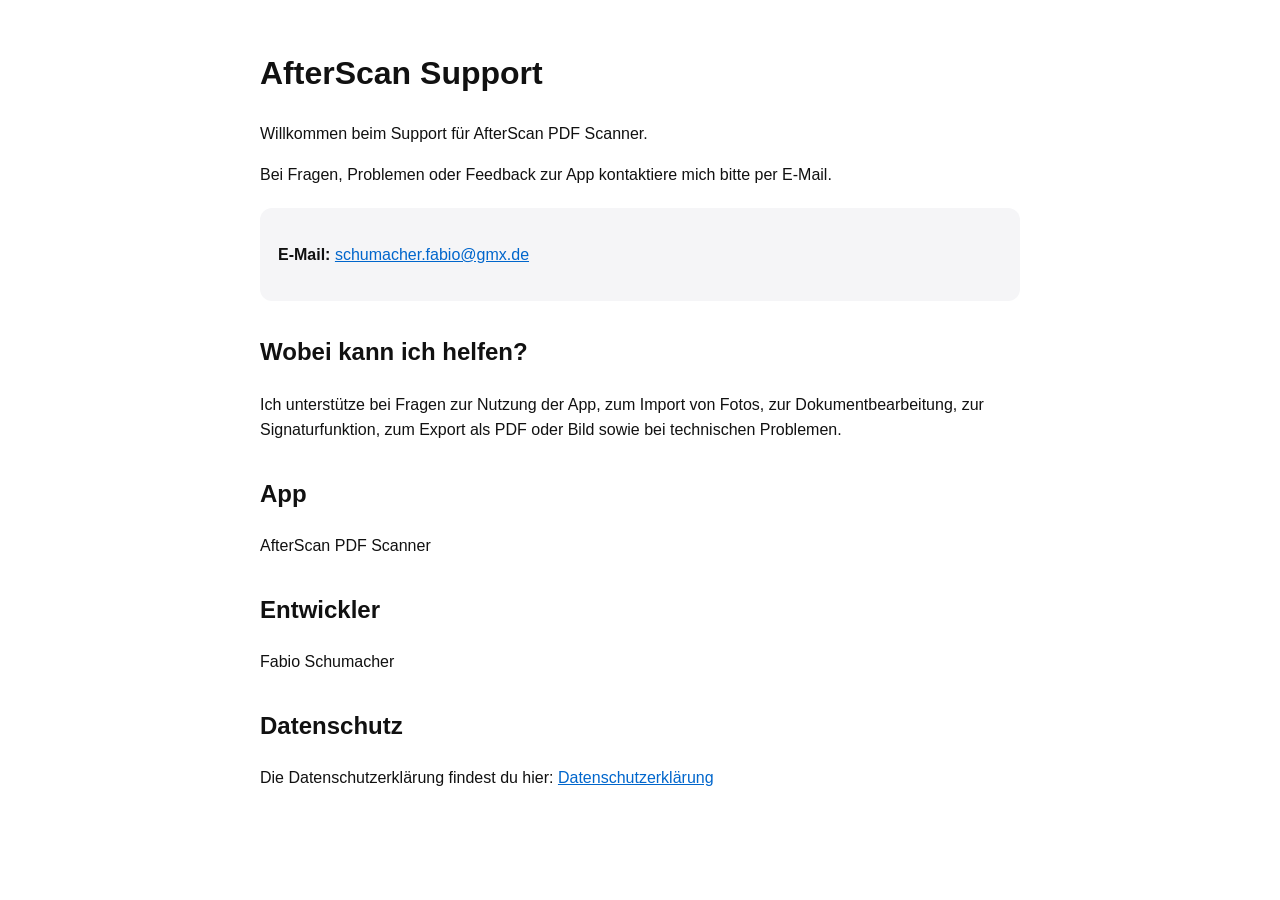
==== index.html @ efdfdf22 "Add files via upload" ====
<!doctype html>
<html lang="de">
<head>
  <meta charset="utf-8">
  <meta name="viewport" content="width=device-width, initial-scale=1">
  <title>AfterScan Support</title>
  <style>
    body {
      font-family: -apple-system, BlinkMacSystemFont, "Segoe UI", sans-serif;
      max-width: 760px;
      margin: 48px auto;
      padding: 0 20px;
      line-height: 1.6;
      color: #111;
      background: #fff;
    }
    h1 { font-size: 2rem; }
    h2 { margin-top: 2rem; }
    a { color: #0066cc; }
    .box {
      background: #f5f5f7;
      border-radius: 12px;
      padding: 18px;
      margin: 20px 0;
    }
  </style>
</head>
<body>
  <h1>AfterScan Support</h1>

  <p>
    Willkommen beim Support für AfterScan PDF Scanner.
  </p>

  <p>
    Bei Fragen, Problemen oder Feedback zur App kontaktiere mich bitte per E-Mail.
  </p>

  <div class="box">
    <p>
      <strong>E-Mail:</strong>
      <a href="mailto:schumacher.fabio@gmx.de">schumacher.fabio@gmx.de</a>
    </p>
  </div>

  <h2>Wobei kann ich helfen?</h2>

  <p>
    Ich unterstütze bei Fragen zur Nutzung der App, zum Import von Fotos,
    zur Dokumentbearbeitung, zur Signaturfunktion, zum Export als PDF oder Bild
    sowie bei technischen Problemen.
  </p>

  <h2>App</h2>
  <p>AfterScan PDF Scanner</p>

  <h2>Entwickler</h2>
  <p>Fabio Schumacher</p>

  <h2>Datenschutz</h2>
  <p>
    Die Datenschutzerklärung findest du hier:
    <a href="privacy.html">Datenschutzerklärung</a>
  </p>
</body>
</html>
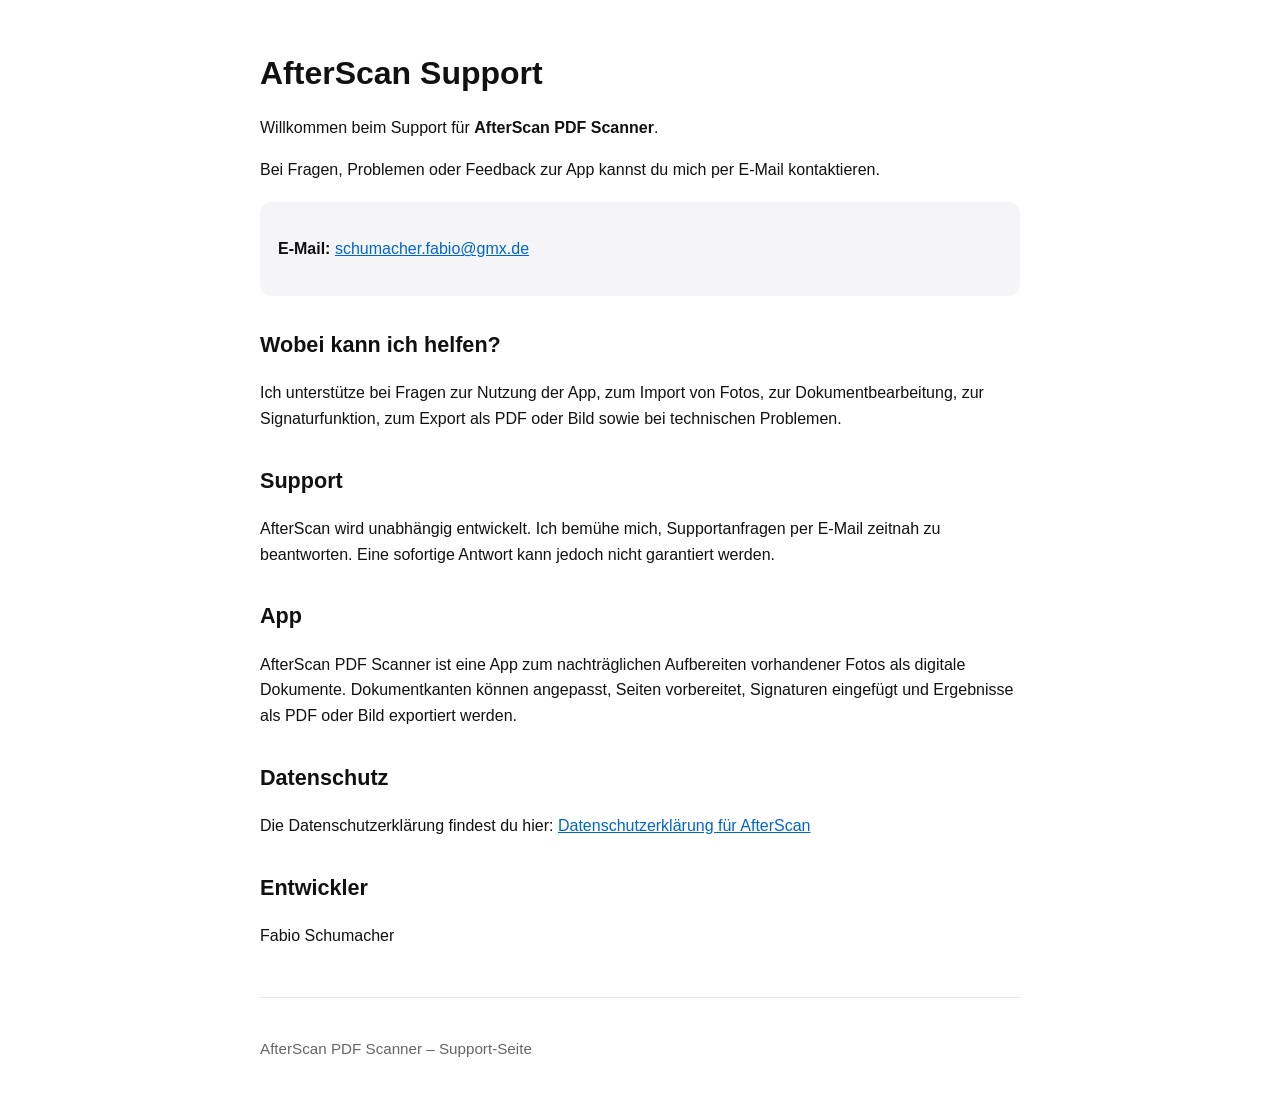
==== commit 27f9a7fd: "Update index.html" ====
--- a/index.html
+++ b/index.html
@@ -14,14 +14,38 @@
       color: #111;
       background: #fff;
     }
-    h1 { font-size: 2rem; }
-    h2 { margin-top: 2rem; }
-    a { color: #0066cc; }
+
+    h1 {
+      font-size: 2rem;
+      margin-bottom: 0.5rem;
+    }
+
+    h2 {
+      margin-top: 2rem;
+      font-size: 1.35rem;
+    }
+
+    a {
+      color: #0066cc;
+    }
+
     .box {
       background: #f5f5f7;
       border-radius: 12px;
       padding: 18px;
       margin: 20px 0;
+    }
+
+    .muted {
+      color: #666;
+    }
+
+    footer {
+      margin-top: 3rem;
+      padding-top: 1.5rem;
+      border-top: 1px solid #e5e5e5;
+      color: #666;
+      font-size: 0.95rem;
     }
   </style>
 </head>
@@ -29,11 +53,11 @@
   <h1>AfterScan Support</h1>
 
   <p>
-    Willkommen beim Support für AfterScan PDF Scanner.
+    Willkommen beim Support für <strong>AfterScan PDF Scanner</strong>.
   </p>
 
   <p>
-    Bei Fragen, Problemen oder Feedback zur App kontaktiere mich bitte per E-Mail.
+    Bei Fragen, Problemen oder Feedback zur App kannst du mich per E-Mail kontaktieren.
   </p>
 
   <div class="box">
@@ -51,16 +75,38 @@
     sowie bei technischen Problemen.
   </p>
 
+  <h2>Support</h2>
+
+  <p>
+    AfterScan wird unabhängig entwickelt. Ich bemühe mich, Supportanfragen per E-Mail
+    zeitnah zu beantworten. Eine sofortige Antwort kann jedoch nicht garantiert werden.
+  </p>
+
   <h2>App</h2>
-  <p>AfterScan PDF Scanner</p>
+
+  <p>
+    AfterScan PDF Scanner ist eine App zum nachträglichen Aufbereiten vorhandener Fotos
+    als digitale Dokumente. Dokumentkanten können angepasst, Seiten vorbereitet,
+    Signaturen eingefügt und Ergebnisse als PDF oder Bild exportiert werden.
+  </p>
+
+  <h2>Datenschutz</h2>
+
+  <p>
+    Die Datenschutzerklärung findest du hier:
+    <a href="privacy.html">Datenschutzerklärung für AfterScan</a>
+  </p>
 
   <h2>Entwickler</h2>
-  <p>Fabio Schumacher</p>
 
-  <h2>Datenschutz</h2>
   <p>
-    Die Datenschutzerklärung findest du hier:
-    <a href="privacy.html">Datenschutzerklärung</a>
+    Fabio Schumacher
   </p>
+
+  <footer>
+    <p>
+      AfterScan PDF Scanner – Support-Seite
+    </p>
+  </footer>
 </body>
 </html>
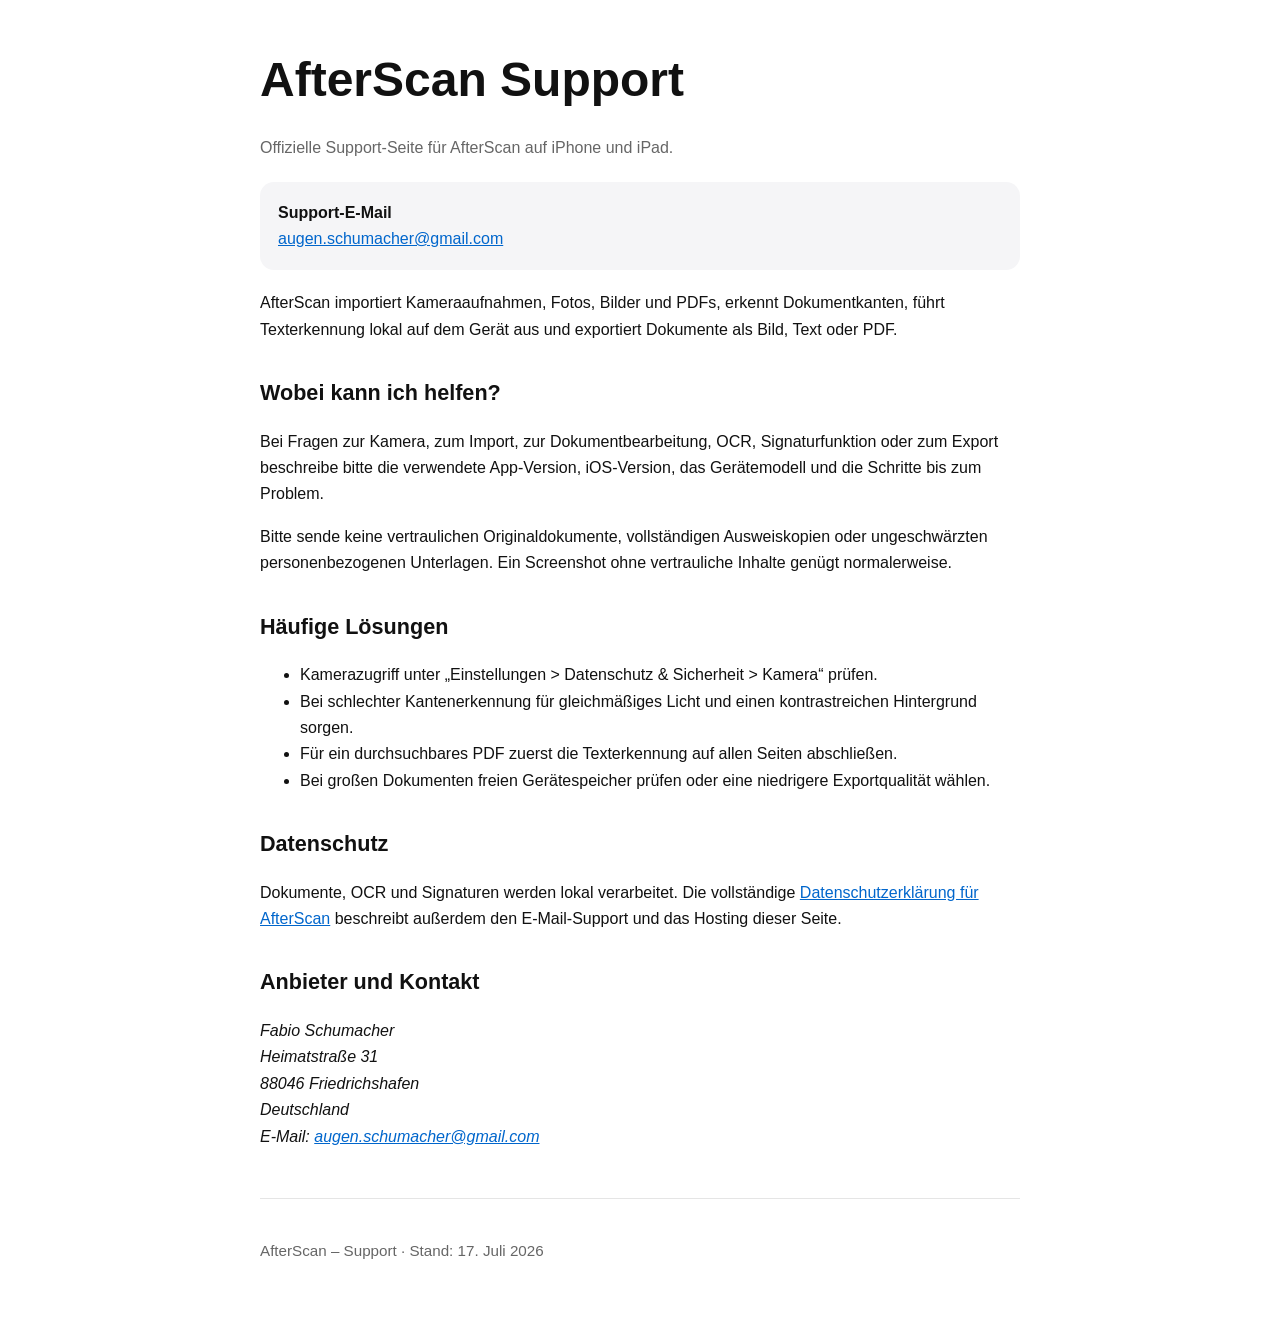
==== commit 4d1c9627: "Update AfterScan support contact and release details" ====
--- a/index.html
+++ b/index.html
@@ -3,110 +3,92 @@
 <head>
   <meta charset="utf-8">
   <meta name="viewport" content="width=device-width, initial-scale=1">
+  <meta name="description" content="Offizielle Support- und Kontaktseite für die iPhone- und iPad-App AfterScan.">
   <title>AfterScan Support</title>
   <style>
+    :root { color-scheme: light dark; }
     body {
       font-family: -apple-system, BlinkMacSystemFont, "Segoe UI", sans-serif;
       max-width: 760px;
-      margin: 48px auto;
-      padding: 0 20px;
-      line-height: 1.6;
-      color: #111;
-      background: #fff;
+      margin: 0 auto;
+      padding: 40px 20px;
+      line-height: 1.65;
+      color: light-dark(#111, #f5f5f7);
+      background: light-dark(#fff, #111);
     }
-
-    h1 {
-      font-size: 2rem;
-      margin-bottom: 0.5rem;
-    }
-
-    h2 {
-      margin-top: 2rem;
-      font-size: 1.35rem;
-    }
-
-    a {
-      color: #0066cc;
-    }
-
+    h1 { font-size: clamp(2rem, 7vw, 3rem); margin: 0 0 0.5rem; }
+    h2 { margin-top: 2rem; font-size: 1.35rem; }
+    a { color: light-dark(#0066cc, #64a8ff); }
     .box {
-      background: #f5f5f7;
-      border-radius: 12px;
+      background: light-dark(#f5f5f7, #1c1c1e);
+      border-radius: 14px;
       padding: 18px;
       margin: 20px 0;
     }
-
-    .muted {
-      color: #666;
-    }
-
+    .muted, footer { color: light-dark(#666, #aaa); }
     footer {
       margin-top: 3rem;
       padding-top: 1.5rem;
-      border-top: 1px solid #e5e5e5;
-      color: #666;
+      border-top: 1px solid light-dark(#e5e5e5, #333);
       font-size: 0.95rem;
     }
   </style>
 </head>
 <body>
-  <h1>AfterScan Support</h1>
+  <main>
+    <h1>AfterScan Support</h1>
+    <p class="muted">Offizielle Support-Seite für AfterScan auf iPhone und iPad.</p>
 
-  <p>
-    Willkommen beim Support für <strong>AfterScan PDF Scanner</strong>.
-  </p>
+    <div class="box">
+      <strong>Support-E-Mail</strong><br>
+      <a href="mailto:augen.schumacher@gmail.com">augen.schumacher@gmail.com</a>
+    </div>
 
-  <p>
-    Bei Fragen, Problemen oder Feedback zur App kannst du mich per E-Mail kontaktieren.
-  </p>
+    <p>
+      AfterScan importiert Kameraaufnahmen, Fotos, Bilder und PDFs, erkennt Dokumentkanten,
+      führt Texterkennung lokal auf dem Gerät aus und exportiert Dokumente als Bild, Text
+      oder PDF.
+    </p>
 
-  <div class="box">
+    <h2>Wobei kann ich helfen?</h2>
     <p>
-      <strong>E-Mail:</strong>
-      <a href="mailto:schumacher.fabio@gmx.de">schumacher.fabio@gmx.de</a>
+      Bei Fragen zur Kamera, zum Import, zur Dokumentbearbeitung, OCR, Signaturfunktion
+      oder zum Export beschreibe bitte die verwendete App-Version, iOS-Version, das
+      Gerätemodell und die Schritte bis zum Problem.
     </p>
-  </div>
+    <p>
+      Bitte sende keine vertraulichen Originaldokumente, vollständigen Ausweiskopien oder
+      ungeschwärzten personenbezogenen Unterlagen. Ein Screenshot ohne vertrauliche Inhalte
+      genügt normalerweise.
+    </p>
 
-  <h2>Wobei kann ich helfen?</h2>
+    <h2>Häufige Lösungen</h2>
+    <ul>
+      <li>Kamerazugriff unter „Einstellungen &gt; Datenschutz &amp; Sicherheit &gt; Kamera“ prüfen.</li>
+      <li>Bei schlechter Kantenerkennung für gleichmäßiges Licht und einen kontrastreichen Hintergrund sorgen.</li>
+      <li>Für ein durchsuchbares PDF zuerst die Texterkennung auf allen Seiten abschließen.</li>
+      <li>Bei großen Dokumenten freien Gerätespeicher prüfen oder eine niedrigere Exportqualität wählen.</li>
+    </ul>
 
-  <p>
-    Ich unterstütze bei Fragen zur Nutzung der App, zum Import von Fotos,
-    zur Dokumentbearbeitung, zur Signaturfunktion, zum Export als PDF oder Bild
-    sowie bei technischen Problemen.
-  </p>
+    <h2>Datenschutz</h2>
+    <p>
+      Dokumente, OCR und Signaturen werden lokal verarbeitet. Die vollständige
+      <a href="privacy.html">Datenschutzerklärung für AfterScan</a> beschreibt außerdem
+      den E-Mail-Support und das Hosting dieser Seite.
+    </p>
 
-  <h2>Support</h2>
-
-  <p>
-    AfterScan wird unabhängig entwickelt. Ich bemühe mich, Supportanfragen per E-Mail
-    zeitnah zu beantworten. Eine sofortige Antwort kann jedoch nicht garantiert werden.
-  </p>
-
-  <h2>App</h2>
-
-  <p>
-    AfterScan PDF Scanner ist eine App zum nachträglichen Aufbereiten vorhandener Fotos
-    als digitale Dokumente. Dokumentkanten können angepasst, Seiten vorbereitet,
-    Signaturen eingefügt und Ergebnisse als PDF oder Bild exportiert werden.
-  </p>
-
-  <h2>Datenschutz</h2>
-
-  <p>
-    Die Datenschutzerklärung findest du hier:
-    <a href="privacy.html">Datenschutzerklärung für AfterScan</a>
-  </p>
-
-  <h2>Entwickler</h2>
-
-  <p>
-    Fabio Schumacher
-  </p>
+    <h2>Anbieter und Kontakt</h2>
+    <address>
+      Fabio Schumacher<br>
+      Heimatstraße 31<br>
+      88046 Friedrichshafen<br>
+      Deutschland<br>
+      E-Mail: <a href="mailto:augen.schumacher@gmail.com">augen.schumacher@gmail.com</a>
+    </address>
+  </main>
 
   <footer>
-    <p>
-      AfterScan PDF Scanner – Support-Seite
-    </p>
+    <p>AfterScan – Support · Stand: 17. Juli 2026</p>
   </footer>
 </body>
 </html>
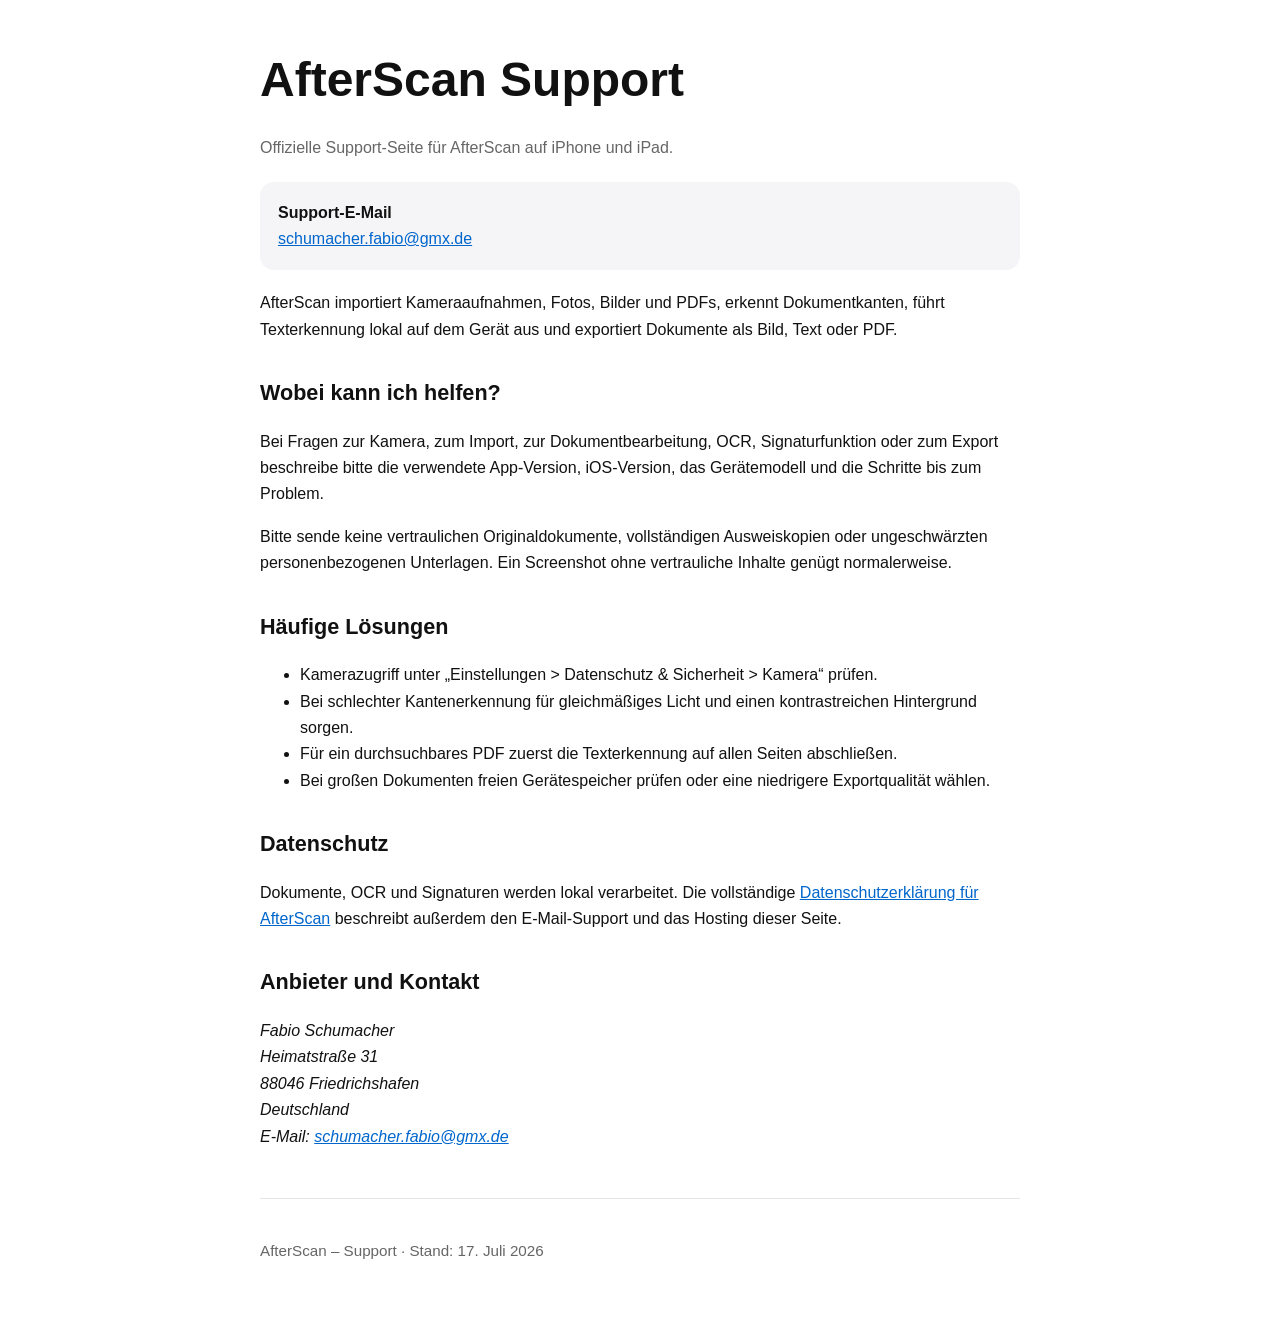
==== commit 6779577c: "Restore GMX support contact" ====
--- a/index.html
+++ b/index.html
@@ -41,7 +41,7 @@
 
     <div class="box">
       <strong>Support-E-Mail</strong><br>
-      <a href="mailto:augen.schumacher@gmail.com">augen.schumacher@gmail.com</a>
+      <a href="mailto:schumacher.fabio@gmx.de">schumacher.fabio@gmx.de</a>
     </div>
 
     <p>
@@ -83,7 +83,7 @@
       Heimatstraße 31<br>
       88046 Friedrichshafen<br>
       Deutschland<br>
-      E-Mail: <a href="mailto:augen.schumacher@gmail.com">augen.schumacher@gmail.com</a>
+      E-Mail: <a href="mailto:schumacher.fabio@gmx.de">schumacher.fabio@gmx.de</a>
     </address>
   </main>
 
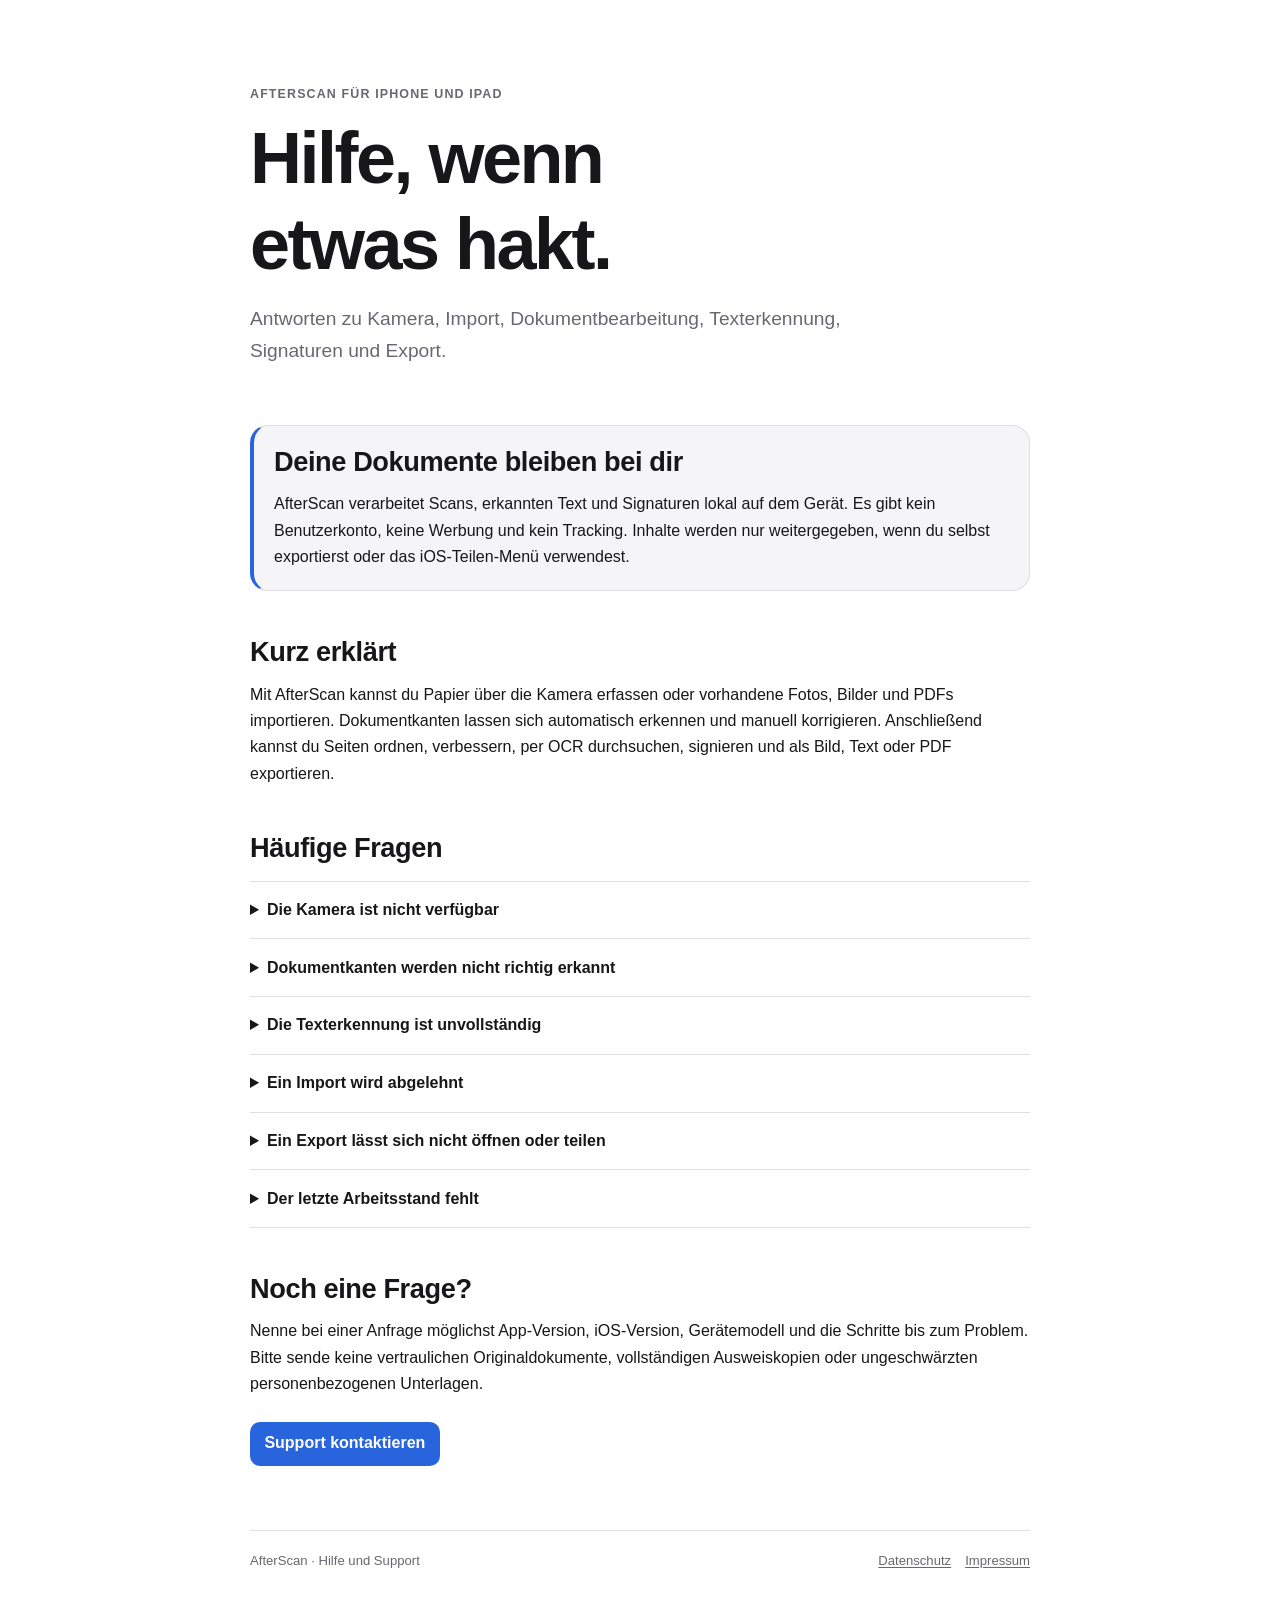
==== commit bc43e072: "Refocus support page on app help" ====
--- a/index.html
+++ b/index.html
@@ -3,92 +3,119 @@
 <head>
   <meta charset="utf-8">
   <meta name="viewport" content="width=device-width, initial-scale=1">
-  <meta name="description" content="Offizielle Support- und Kontaktseite für die iPhone- und iPad-App AfterScan.">
-  <title>AfterScan Support</title>
-  <style>
-    :root { color-scheme: light dark; }
-    body {
-      font-family: -apple-system, BlinkMacSystemFont, "Segoe UI", sans-serif;
-      max-width: 760px;
-      margin: 0 auto;
-      padding: 40px 20px;
-      line-height: 1.65;
-      color: light-dark(#111, #f5f5f7);
-      background: light-dark(#fff, #111);
-    }
-    h1 { font-size: clamp(2rem, 7vw, 3rem); margin: 0 0 0.5rem; }
-    h2 { margin-top: 2rem; font-size: 1.35rem; }
-    a { color: light-dark(#0066cc, #64a8ff); }
-    .box {
-      background: light-dark(#f5f5f7, #1c1c1e);
-      border-radius: 14px;
-      padding: 18px;
-      margin: 20px 0;
-    }
-    .muted, footer { color: light-dark(#666, #aaa); }
-    footer {
-      margin-top: 3rem;
-      padding-top: 1.5rem;
-      border-top: 1px solid light-dark(#e5e5e5, #333);
-      font-size: 0.95rem;
-    }
-  </style>
+  <meta name="description" content="Hilfe und häufige Lösungen für die Dokumentenscanner-App AfterScan auf iPhone und iPad.">
+  <title>AfterScan – Hilfe und Support</title>
+  <link rel="stylesheet" href="styles.css">
 </head>
 <body>
-  <main>
-    <h1>AfterScan Support</h1>
-    <p class="muted">Offizielle Support-Seite für AfterScan auf iPhone und iPad.</p>
+  <div class="site-shell">
+    <main>
+      <header class="site-header">
+        <p class="eyebrow">AfterScan für iPhone und iPad</p>
+        <h1>Hilfe, wenn etwas hakt.</h1>
+        <p class="lead">
+          Antworten zu Kamera, Import, Dokumentbearbeitung, Texterkennung,
+          Signaturen und Export.
+        </p>
+      </header>
 
-    <div class="box">
-      <strong>Support-E-Mail</strong><br>
-      <a href="mailto:schumacher.fabio@gmx.de">schumacher.fabio@gmx.de</a>
-    </div>
+      <section class="card notice" aria-labelledby="lokal">
+        <h2 id="lokal">Deine Dokumente bleiben bei dir</h2>
+        <p>
+          AfterScan verarbeitet Scans, erkannten Text und Signaturen lokal auf dem Gerät.
+          Es gibt kein Benutzerkonto, keine Werbung und kein Tracking. Inhalte werden nur
+          weitergegeben, wenn du selbst exportierst oder das iOS-Teilen-Menü verwendest.
+        </p>
+      </section>
 
-    <p>
-      AfterScan importiert Kameraaufnahmen, Fotos, Bilder und PDFs, erkennt Dokumentkanten,
-      führt Texterkennung lokal auf dem Gerät aus und exportiert Dokumente als Bild, Text
-      oder PDF.
-    </p>
+      <section aria-labelledby="kurz-erklaert">
+        <h2 id="kurz-erklaert">Kurz erklärt</h2>
+        <p>
+          Mit AfterScan kannst du Papier über die Kamera erfassen oder vorhandene Fotos,
+          Bilder und PDFs importieren. Dokumentkanten lassen sich automatisch erkennen und
+          manuell korrigieren. Anschließend kannst du Seiten ordnen, verbessern, per OCR
+          durchsuchen, signieren und als Bild, Text oder PDF exportieren.
+        </p>
+      </section>
 
-    <h2>Wobei kann ich helfen?</h2>
-    <p>
-      Bei Fragen zur Kamera, zum Import, zur Dokumentbearbeitung, OCR, Signaturfunktion
-      oder zum Export beschreibe bitte die verwendete App-Version, iOS-Version, das
-      Gerätemodell und die Schritte bis zum Problem.
-    </p>
-    <p>
-      Bitte sende keine vertraulichen Originaldokumente, vollständigen Ausweiskopien oder
-      ungeschwärzten personenbezogenen Unterlagen. Ein Screenshot ohne vertrauliche Inhalte
-      genügt normalerweise.
-    </p>
+      <section aria-labelledby="haeufige-fragen">
+        <h2 id="haeufige-fragen">Häufige Fragen</h2>
+        <div class="faq">
+          <details>
+            <summary>Die Kamera ist nicht verfügbar</summary>
+            <p>
+              Prüfe unter „Einstellungen &gt; Datenschutz &amp; Sicherheit &gt; Kamera“, ob
+              AfterScan auf die Kamera zugreifen darf. Auf dem Simulator und auf Geräten
+              ohne unterstützte Kamera kann die Aufnahmefunktion eingeschränkt sein.
+            </p>
+          </details>
 
-    <h2>Häufige Lösungen</h2>
-    <ul>
-      <li>Kamerazugriff unter „Einstellungen &gt; Datenschutz &amp; Sicherheit &gt; Kamera“ prüfen.</li>
-      <li>Bei schlechter Kantenerkennung für gleichmäßiges Licht und einen kontrastreichen Hintergrund sorgen.</li>
-      <li>Für ein durchsuchbares PDF zuerst die Texterkennung auf allen Seiten abschließen.</li>
-      <li>Bei großen Dokumenten freien Gerätespeicher prüfen oder eine niedrigere Exportqualität wählen.</li>
-    </ul>
+          <details>
+            <summary>Dokumentkanten werden nicht richtig erkannt</summary>
+            <p>
+              Lege das Dokument auf eine ebene, kontrastreiche Fläche, vermeide Spiegelungen
+              und sorge für gleichmäßiges Licht. Die vier Eckpunkte können vor dem Scannen
+              jederzeit von Hand korrigiert werden.
+            </p>
+          </details>
 
-    <h2>Datenschutz</h2>
-    <p>
-      Dokumente, OCR und Signaturen werden lokal verarbeitet. Die vollständige
-      <a href="privacy.html">Datenschutzerklärung für AfterScan</a> beschreibt außerdem
-      den E-Mail-Support und das Hosting dieser Seite.
-    </p>
+          <details>
+            <summary>Die Texterkennung ist unvollständig</summary>
+            <p>
+              OCR hängt von Schärfe, Auflösung, Kontrast, Sprache und Seitenlayout ab.
+              Korrigiere zuerst die Dokumentkanten, probiere den Filter „Dokument“ oder
+              „S/W“ und starte die Texterkennung erneut.
+            </p>
+          </details>
 
-    <h2>Anbieter und Kontakt</h2>
-    <address>
-      Fabio Schumacher<br>
-      Heimatstraße 31<br>
-      88046 Friedrichshafen<br>
-      Deutschland<br>
-      E-Mail: <a href="mailto:schumacher.fabio@gmx.de">schumacher.fabio@gmx.de</a>
-    </address>
-  </main>
+          <details>
+            <summary>Ein Import wird abgelehnt</summary>
+            <p>
+              AfterScan begrenzt eine einzelne Datei auf 250 MB und ein Arbeitsdokument auf
+              100 Seiten. Unterstützt werden PDF sowie gängige Bildformate wie JPEG, PNG,
+              HEIC/HEIF, TIFF, GIF und BMP.
+            </p>
+          </details>
 
-  <footer>
-    <p>AfterScan – Support · Stand: 17. Juli 2026</p>
-  </footer>
+          <details>
+            <summary>Ein Export lässt sich nicht öffnen oder teilen</summary>
+            <p>
+              Prüfe den freien Gerätespeicher und versuche eine niedrigere Exportqualität.
+              Für ein durchsuchbares PDF muss die Texterkennung auf allen Seiten abgeschlossen
+              sein. Die Unterstützung mehrerer Bilddateien hängt auch von der Ziel-App ab.
+            </p>
+          </details>
+
+          <details>
+            <summary>Der letzte Arbeitsstand fehlt</summary>
+            <p>
+              AfterScan versucht den zuletzt lokal gespeicherten Arbeitsstand beim Start
+              wiederherzustellen. Nach einer App-Löschung, Speicherbereinigung oder beschädigten
+              lokalen Dateien ist das nicht immer möglich. Wichtige Dokumente solltest du nach
+              Abschluss in einen selbst gewählten Speicherort exportieren.
+            </p>
+          </details>
+        </div>
+      </section>
+
+      <section aria-labelledby="kontakt">
+        <h2 id="kontakt">Noch eine Frage?</h2>
+        <p>
+          Nenne bei einer Anfrage möglichst App-Version, iOS-Version, Gerätemodell und die
+          Schritte bis zum Problem. Bitte sende keine vertraulichen Originaldokumente,
+          vollständigen Ausweiskopien oder ungeschwärzten personenbezogenen Unterlagen.
+        </p>
+        <a class="action" href="mailto:schumacher.fabio@gmx.de">Support kontaktieren</a>
+      </section>
+    </main>
+
+    <footer class="site-footer">
+      <p>AfterScan · Hilfe und Support</p>
+      <nav aria-label="Rechtliches und Hilfe">
+        <a href="privacy.html">Datenschutz</a>
+        <a href="impressum.html">Impressum</a>
+      </nav>
+    </footer>
+  </div>
 </body>
 </html>
--- a/styles.css
+++ b/styles.css
@@ -0,0 +1,223 @@
+:root {
+  color-scheme: light dark;
+  --background: #ffffff;
+  --surface: #f5f5f7;
+  --surface-strong: #ececf0;
+  --text: #17171a;
+  --muted: #68686f;
+  --line: #dedee3;
+  --accent: #2864dc;
+  --accent-soft: #eaf0ff;
+}
+
+@media (prefers-color-scheme: dark) {
+  :root {
+    --background: #111113;
+    --surface: #1c1c1f;
+    --surface-strong: #27272b;
+    --text: #f4f4f6;
+    --muted: #aaaab1;
+    --line: #35353a;
+    --accent: #75a2ff;
+    --accent-soft: #1b2948;
+  }
+}
+
+* {
+  box-sizing: border-box;
+}
+
+html {
+  -webkit-text-size-adjust: 100%;
+}
+
+body {
+  margin: 0;
+  font-family: -apple-system, BlinkMacSystemFont, "Segoe UI", sans-serif;
+  font-size: 1rem;
+  line-height: 1.65;
+  color: var(--text);
+  background: var(--background);
+}
+
+a {
+  color: var(--accent);
+  text-underline-offset: 0.16em;
+}
+
+a:hover {
+  text-decoration-thickness: 0.12em;
+}
+
+.site-shell {
+  width: min(calc(100% - 40px), 780px);
+  margin: 0 auto;
+  padding: clamp(48px, 8vw, 84px) 0 32px;
+}
+
+.site-header {
+  margin-bottom: clamp(36px, 7vw, 58px);
+}
+
+.eyebrow {
+  margin: 0 0 10px;
+  color: var(--muted);
+  font-size: 0.78rem;
+  font-weight: 650;
+  letter-spacing: 0.09em;
+  text-transform: uppercase;
+}
+
+h1,
+h2,
+h3 {
+  line-height: 1.2;
+}
+
+h1 {
+  max-width: 13ch;
+  margin: 0;
+  font-size: clamp(2.25rem, 8vw, 4.5rem);
+  letter-spacing: -0.035em;
+}
+
+h2 {
+  margin: 2.8rem 0 0.8rem;
+  font-size: clamp(1.35rem, 4vw, 1.7rem);
+  letter-spacing: -0.015em;
+}
+
+h3 {
+  margin: 1.6rem 0 0.45rem;
+  font-size: 1.05rem;
+}
+
+p,
+ul {
+  margin-top: 0.7rem;
+}
+
+.lead {
+  max-width: 58ch;
+  margin: 1rem 0 0;
+  color: var(--muted);
+  font-size: clamp(1.05rem, 2.8vw, 1.2rem);
+}
+
+.card {
+  margin: 1.5rem 0;
+  padding: 20px;
+  border: 1px solid var(--line);
+  border-radius: 18px;
+  background: var(--surface);
+}
+
+.card > :first-child,
+.legal-panel > :first-child {
+  margin-top: 0;
+}
+
+.card > :last-child,
+.legal-panel > :last-child {
+  margin-bottom: 0;
+}
+
+.notice {
+  border-left: 4px solid var(--accent);
+}
+
+.faq {
+  margin-top: 1rem;
+  border-top: 1px solid var(--line);
+}
+
+.faq details {
+  border-bottom: 1px solid var(--line);
+  padding: 0.95rem 0;
+}
+
+.faq summary {
+  cursor: pointer;
+  font-weight: 650;
+}
+
+.faq details p {
+  margin: 0.65rem 0 0;
+  color: var(--muted);
+}
+
+.action {
+  display: inline-flex;
+  align-items: center;
+  min-height: 44px;
+  margin-top: 0.5rem;
+  padding: 0.55rem 0.9rem;
+  border-radius: 10px;
+  color: #ffffff;
+  background: #2864dc;
+  font-weight: 650;
+  text-decoration: none;
+}
+
+.action:hover {
+  text-decoration: none;
+  filter: brightness(1.06);
+}
+
+.legal-panel {
+  margin-top: 1.2rem;
+  padding: 18px 0;
+  border-top: 1px solid var(--line);
+  border-bottom: 1px solid var(--line);
+}
+
+address {
+  font-style: normal;
+}
+
+.muted {
+  color: var(--muted);
+}
+
+.small {
+  font-size: 0.88rem;
+}
+
+.site-footer {
+  display: flex;
+  flex-wrap: wrap;
+  align-items: center;
+  justify-content: space-between;
+  gap: 10px 20px;
+  margin-top: 4rem;
+  padding-top: 1.2rem;
+  border-top: 1px solid var(--line);
+  color: var(--muted);
+  font-size: 0.82rem;
+}
+
+.site-footer p {
+  margin: 0;
+}
+
+.site-footer nav {
+  display: flex;
+  flex-wrap: wrap;
+  gap: 8px 14px;
+}
+
+.site-footer a {
+  color: inherit;
+}
+
+@media (max-width: 520px) {
+  .site-shell {
+    width: min(calc(100% - 32px), 780px);
+    padding-top: 38px;
+  }
+
+  .site-footer {
+    align-items: flex-start;
+    flex-direction: column;
+  }
+}
